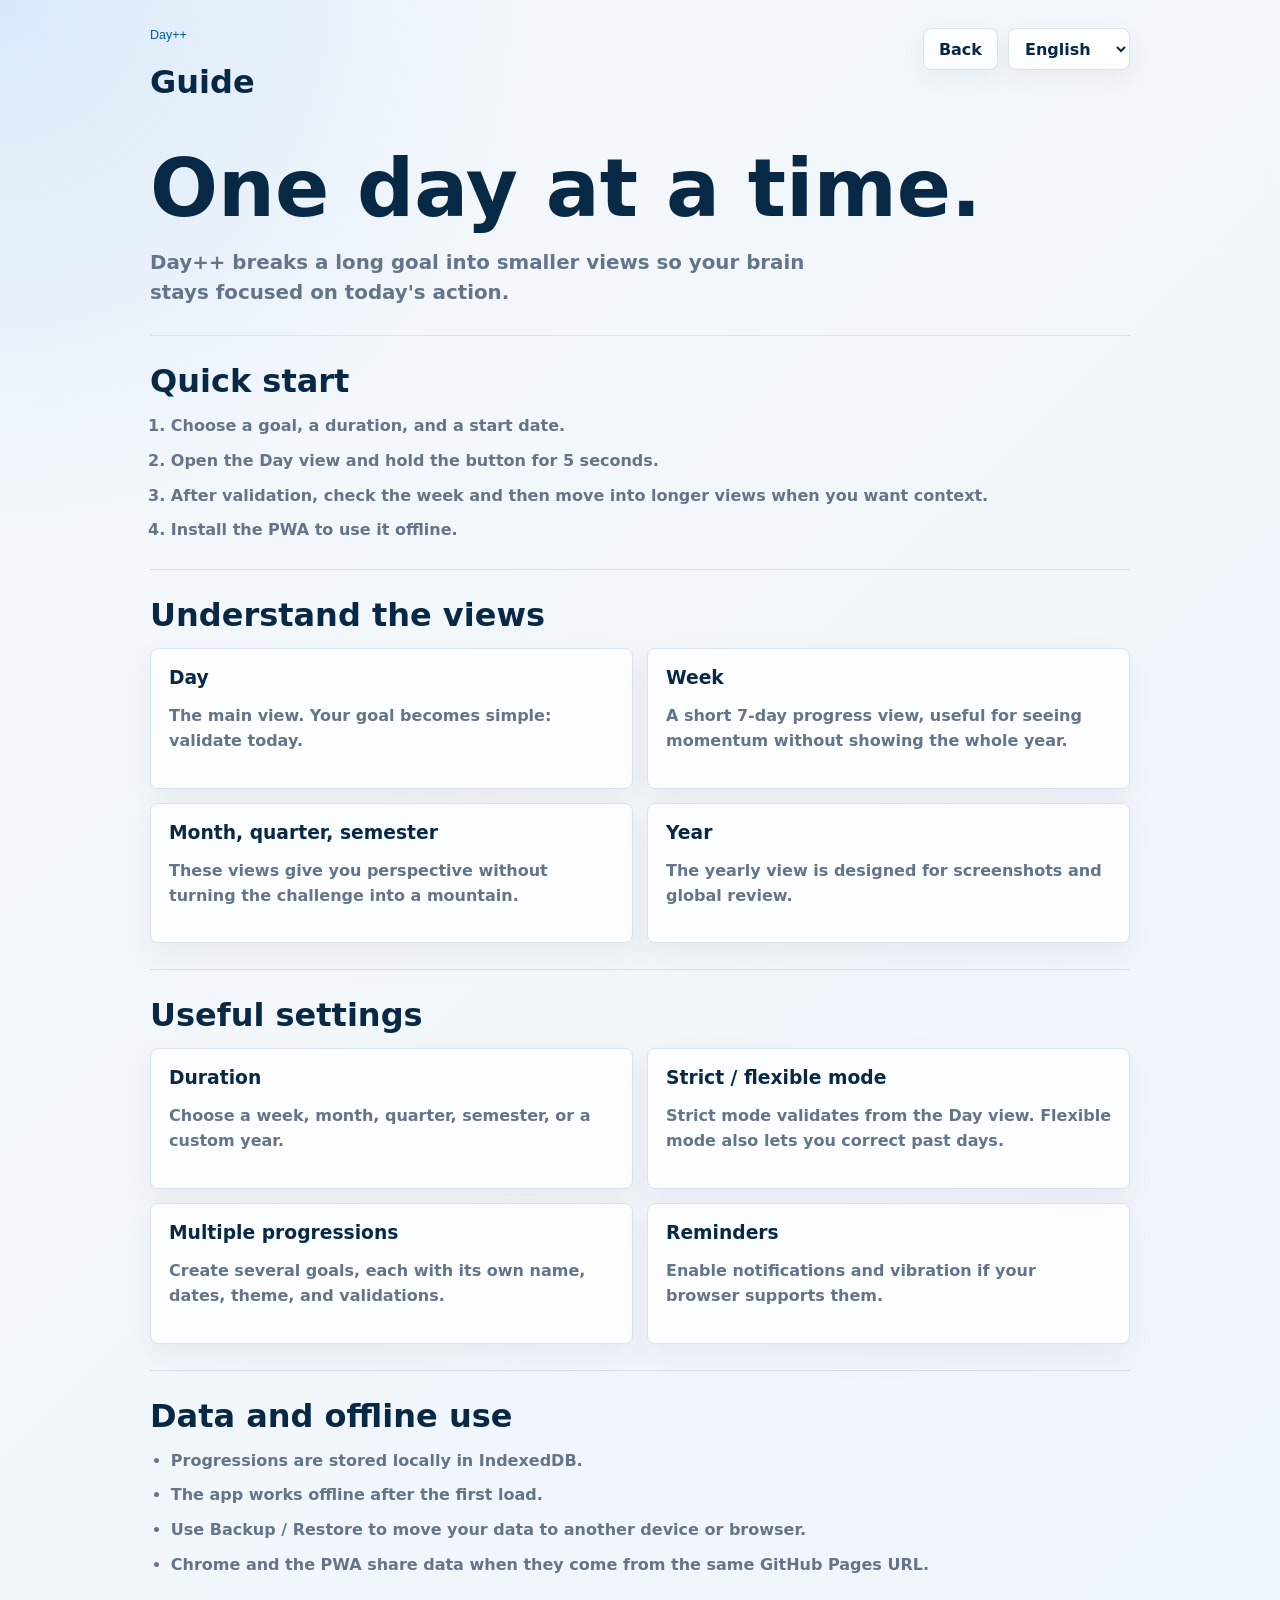
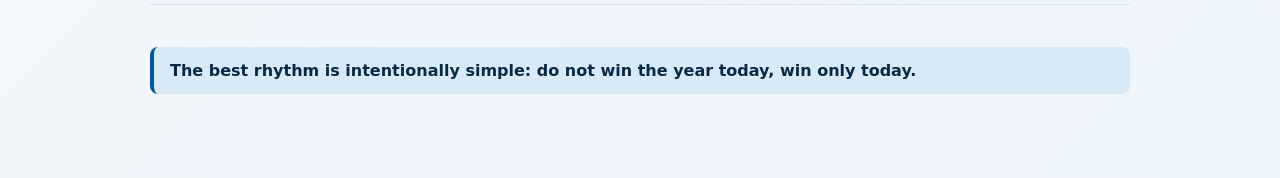
==== guide.html @ 8406eefc "feat: Add user guide for Day++ with localization support - Created a new guide.html file with struct" ====
<!doctype html>
<html lang="fr">
  <head>
    <meta charset="utf-8" />
    <meta name="viewport" content="width=device-width, initial-scale=1" />
    <meta name="theme-color" content="#004482" />
    <meta
      id="guideDescription"
      name="description"
      content="Guide d'utilisation de Day++."
    />
    <meta name="mobile-web-app-capable" content="yes" />
    <meta name="apple-mobile-web-app-capable" content="yes" />
    <meta name="apple-mobile-web-app-title" content="Day++" />
    <meta name="apple-mobile-web-app-status-bar-style" content="default" />
    <title>Guide Day++</title>
    <script
      async
      src="https://www.googletagmanager.com/gtag/js?id=G-19ZNNEVK2R"
    ></script>
    <script>
      window.dataLayer = window.dataLayer || [];
      function gtag() {
        dataLayer.push(arguments);
      }
      gtag("js", new Date());
      gtag("config", "G-19ZNNEVK2R");
    </script>
    <link rel="manifest" href="manifest.webmanifest" />
    <link
      rel="icon"
      type="image/png"
      sizes="192x192"
      href="icons/day-plus-plus-192.png"
    />
    <link rel="apple-touch-icon" href="icons/day-plus-plus-192.png" />
    <link rel="stylesheet" href="styles.css" />
  </head>
  <body>
    <main class="guide-shell">
      <header class="guide-topbar">
        <div>
          <p class="eyebrow">Day++</p>
          <h1 data-i18n="guide.title">Guide</h1>
        </div>
        <div class="guide-actions">
          <a id="backToApp" class="soft-button" href="index.html" data-i18n="guide.back">Retour à l'app</a>
          <select id="guideLanguageSelect" class="language-select" aria-label="Langue">
            <option value="fr">Français</option>
            <option value="en">English</option>
          </select>
        </div>
      </header>

      <section class="guide-hero">
        <h1 data-i18n="guide.heroTitle">Un jour à la fois.</h1>
        <p data-i18n="guide.heroText">
          Day++ découpe un objectif long en vues plus petites pour garder le cerveau concentré sur l'action du jour.
        </p>
      </section>

      <section class="guide-section">
        <h2 data-i18n="guide.quickStartTitle">Démarrage rapide</h2>
        <ol>
          <li data-i18n="guide.quickStart1">Choisis un objectif, une durée et une date de début.</li>
          <li data-i18n="guide.quickStart2">Ouvre la vue Jour et maintiens le bouton pendant 5 secondes.</li>
          <li data-i18n="guide.quickStart3">Après validation, consulte la semaine puis navigue vers les vues plus longues.</li>
          <li data-i18n="guide.quickStart4">Installe la PWA pour l'utiliser hors ligne.</li>
        </ol>
      </section>

      <section class="guide-section">
        <h2 data-i18n="guide.viewsTitle">Comprendre les vues</h2>
        <div class="guide-grid">
          <article class="guide-card">
            <h3 data-i18n="guide.dayTitle">Jour</h3>
            <p data-i18n="guide.dayText">La vue principale. Ton objectif devient simplement : valider aujourd'hui.</p>
          </article>
          <article class="guide-card">
            <h3 data-i18n="guide.weekTitle">Semaine</h3>
            <p data-i18n="guide.weekText">Une progression courte de 7 jours, utile pour voir que tu avances sans afficher toute l'année.</p>
          </article>
          <article class="guide-card">
            <h3 data-i18n="guide.monthTitle">Mois, trimestre, semestre</h3>
            <p data-i18n="guide.monthText">Ces vues servent à prendre du recul sans transformer le défi en montagne.</p>
          </article>
          <article class="guide-card">
            <h3 data-i18n="guide.yearTitle">Année</h3>
            <p data-i18n="guide.yearText">La vue annuelle est pensée pour les captures d'écran et le bilan global.</p>
          </article>
        </div>
      </section>

      <section class="guide-section">
        <h2 data-i18n="guide.settingsTitle">Réglages utiles</h2>
        <div class="guide-grid">
          <article class="guide-card">
            <h3 data-i18n="guide.durationTitle">Durée</h3>
            <p data-i18n="guide.durationText">Tu peux choisir une semaine, un mois, un trimestre, un semestre ou une année personnalisée.</p>
          </article>
          <article class="guide-card">
            <h3 data-i18n="guide.modeTitle">Mode strict / souple</h3>
            <p data-i18n="guide.modeText">Le mode strict valide depuis la vue Jour. Le mode souple permet aussi de corriger les jours passés.</p>
          </article>
          <article class="guide-card">
            <h3 data-i18n="guide.multiTitle">Plusieurs progressions</h3>
            <p data-i18n="guide.multiText">Crée plusieurs objectifs, chacun avec son nom, ses dates, son thème et ses validations.</p>
          </article>
          <article class="guide-card">
            <h3 data-i18n="guide.reminderTitle">Rappels</h3>
            <p data-i18n="guide.reminderText">Active les notifications et la vibration si ton navigateur les supporte.</p>
          </article>
        </div>
      </section>

      <section class="guide-section">
        <h2 data-i18n="guide.dataTitle">Données et hors ligne</h2>
        <ul>
          <li data-i18n="guide.data1">Les progressions sont stockées localement dans IndexedDB.</li>
          <li data-i18n="guide.data2">L'app fonctionne hors ligne après le premier chargement.</li>
          <li data-i18n="guide.data3">Utilise Sauvegarder / Restaurer pour transférer tes données vers un autre appareil ou navigateur.</li>
          <li data-i18n="guide.data4">Chrome et la PWA partagent les données si elles viennent de la même URL GitHub Pages.</li>
        </ul>
      </section>

      <section class="guide-section">
        <p class="guide-note" data-i18n="guide.note">
          Le meilleur rythme est volontairement simple : ne gagne pas l'année aujourd'hui, gagne seulement aujourd'hui.
        </p>
      </section>
    </main>

    <script src="guide.js"></script>
  </body>
</html>
---- styles.css ----
:root {
  --bg: #f5f8fc;
  --bg-2: #eef5fb;
  --surface: #ffffff;
  --surface-strong: #eef5fb;
  --ink: #082946;
  --muted: #64758a;
  --line: #d7e4f0;
  --accent: #00599c;
  --accent-soft: #d9e9f8;
  --accent-mid: #659ad2;
  --done: #008a78;
  --done-soft: #dff5f1;
  --warn: #f5b942;
  --shadow: 0 20px 50px rgba(45, 49, 56, 0.1);
  --radius: 8px;
}

* {
  box-sizing: border-box;
}

html {
  min-height: 100%;
}

body {
  min-height: 100vh;
  margin: 0;
  background:
    radial-gradient(
      circle at top left,
      var(--accent-soft),
      transparent 34rem
    ),
    linear-gradient(135deg, var(--bg) 0%, var(--bg-2, #f6fbf8) 100%);
  color: var(--ink);
  font-family:
    Inter,
    ui-sans-serif,
    system-ui,
    -apple-system,
    BlinkMacSystemFont,
    "Segoe UI",
    sans-serif;
  letter-spacing: 0;
}

body[data-theme="dark"] {
  background:
    radial-gradient(circle at top left, rgba(246, 79, 146, 0.22), transparent 34rem),
    linear-gradient(135deg, #111318 0%, #1d2028 100%);
}

button,
input,
select {
  font: inherit;
}

button {
  cursor: pointer;
}

button:disabled {
  cursor: default;
}

#confettiCanvas {
  position: fixed;
  inset: 0;
  z-index: 30;
  pointer-events: none;
}

.app-shell {
  width: min(1180px, calc(100% - 32px));
  margin: 0 auto;
  padding: 26px 0 36px;
}

.topbar {
  display: flex;
  align-items: flex-start;
  justify-content: space-between;
  gap: 20px;
  margin-bottom: 20px;
}

.title-block {
  min-width: 0;
}

.eyebrow {
  margin: 0 0 4px;
  color: var(--accent);
  font-size: 0.78rem;
  font-family: Verdana, Geneva, Tahoma, sans-serif;
}

.topbar h1 {
  margin: 0;
  font-size: clamp(2rem, 4vw, 3.7rem);
  line-height: 1;
  letter-spacing: 0;
}

.subtitle {
  margin: 10px 0 0;
  color: var(--muted);
  font-weight: 650;
}

.top-actions {
  display: flex;
  align-items: center;
  flex-wrap: nowrap;
  justify-content: flex-end;
  gap: 10px;
}

.soft-button,
.ghost-button,
.primary-button,
.danger-button {
  display: inline-flex;
  align-items: center;
  justify-content: center;
  min-height: 42px;
  border: 1px solid transparent;
  border-radius: var(--radius);
  padding: 0 15px;
  color: var(--ink);
  font-weight: 760;
  text-decoration: none;
}

.soft-button {
  background: rgba(255, 255, 255, 0.76);
  border-color: var(--line);
  box-shadow: 0 8px 24px rgba(45, 49, 56, 0.06);
}

.status-badge {
  display: inline-flex;
  align-items: center;
  justify-content: center;
  min-height: 42px;
  border: 1px solid rgba(0, 89, 156, 0.2);
  border-radius: var(--radius);
  background: var(--accent-soft);
  color: var(--accent);
  padding: 0 13px;
  font-size: 0.88rem;
  font-weight: 850;
  box-shadow: 0 8px 24px rgba(45, 49, 56, 0.06);
}

.status-badge[hidden],
.update-button[hidden],
.install-button[hidden] {
  display: none;
}

.update-button {
  background: var(--accent);
  border-color: var(--accent);
  color: #fff;
}

.install-button {
  border-color: rgba(0, 89, 156, 0.24);
}

.more-actions {
  position: relative;
}

.menu-trigger {
  min-width: 74px;
}

.actions-menu {
  position: absolute;
  top: calc(100% + 10px);
  right: 0;
  z-index: 20;
  display: grid;
  min-width: 220px;
  gap: 6px;
  border: 1px solid var(--line);
  border-radius: var(--radius);
  background: rgba(255, 255, 255, 0.96);
  padding: 8px;
  box-shadow: var(--shadow);
}

.actions-menu[hidden] {
  display: none;
}

.actions-menu::before {
  content: "";
  position: absolute;
  top: -6px;
  right: 20px;
  width: 12px;
  height: 12px;
  border-left: 1px solid var(--line);
  border-top: 1px solid var(--line);
  background: rgba(255, 255, 255, 0.96);
  transform: rotate(45deg);
}

.actions-menu .soft-button,
.actions-menu .status-badge {
  width: 100%;
  justify-content: flex-start;
  box-shadow: none;
}

.actions-menu .update-button {
  background: var(--accent);
  color: #fff;
}

.actions-menu .status-badge {
  min-height: 38px;
}

.language-select {
  min-height: 42px;
  border: 1px solid var(--line);
  border-radius: var(--radius);
  background: rgba(255, 255, 255, 0.86);
  color: var(--ink);
  padding: 0 12px;
  font-weight: 850;
  box-shadow: 0 8px 24px rgba(45, 49, 56, 0.06);
}

.ghost-button {
  background: #fff;
  border-color: var(--line);
}

.primary-button {
  background: var(--ink);
  color: #fff;
}

.danger-button {
  width: 100%;
  margin-top: 18px;
  background: #fff2f1;
  border-color: #ffd2cd;
  color: #a2392f;
}

.layout {
  display: grid;
  grid-template-columns: minmax(0, 1fr);
  gap: 18px;
  align-items: start;
}

body.settings-open .layout {
  grid-template-columns: 304px minmax(0, 1fr);
}

.settings-panel,
.view-host {
  background: rgba(255, 255, 255, 0.84);
  border: 1px solid rgba(234, 223, 229, 0.9);
  border-radius: var(--radius);
  box-shadow: var(--shadow);
}

.settings-panel {
  display: none;
  position: sticky;
  top: 18px;
  padding: 18px;
}

body.settings-open .settings-panel {
  display: block;
}

.settings-panel h2 {
  margin: 0 0 16px;
  font-size: 1.16rem;
}

.progression-switcher {
  display: grid;
  gap: 10px;
  margin-bottom: 18px;
  border-bottom: 1px solid var(--line);
  padding-bottom: 16px;
}

.progression-switcher label {
  display: grid;
  gap: 7px;
  color: var(--muted);
  font-size: 0.83rem;
  font-weight: 800;
  text-transform: uppercase;
}

.progression-actions {
  display: grid;
  grid-template-columns: 1fr 1fr;
  gap: 8px;
}

.progression-actions .ghost-button {
  min-width: 0;
  padding: 0 10px;
}

.settings-form {
  display: grid;
  gap: 13px;
}

.settings-form label {
  display: grid;
  gap: 7px;
  color: var(--muted);
  font-size: 0.83rem;
  font-weight: 800;
  text-transform: uppercase;
}

.settings-form input,
.settings-form select,
.progression-switcher select {
  width: 100%;
  height: 44px;
  border: 1px solid var(--line);
  border-radius: var(--radius);
  background: #fff;
  color: var(--ink);
  padding: 0 12px;
  font-weight: 700;
}

.settings-form input[type="checkbox"] {
  width: 18px;
  height: 18px;
  padding: 0;
  accent-color: var(--accent);
}

.settings-form .toggle-label {
  display: flex;
  align-items: center;
  gap: 10px;
  min-height: 42px;
  text-transform: none;
}

.settings-form .toggle-label span {
  color: var(--ink);
}

.settings-note {
  margin: -4px 0 0;
  color: var(--muted);
  font-size: 0.78rem;
  font-weight: 760;
  line-height: 1.35;
}

.form-actions {
  display: grid;
  grid-template-columns: 1fr 1fr;
  gap: 10px;
  margin-top: 3px;
}

.metric-list {
  display: grid;
  grid-template-columns: repeat(auto-fit, minmax(82px, 1fr));
  gap: 8px;
  margin-top: 18px;
}

.metric {
  min-width: 0;
  border: 1px solid var(--line);
  border-radius: var(--radius);
  background: #fff;
  padding: 12px 8px;
}

.tool-stack {
  display: grid;
  grid-template-columns: 1fr;
  gap: 8px;
  margin-top: 18px;
}

.tool-stack .ghost-button {
  width: 100%;
}

.metric-value,
.metric-label {
  display: block;
}

.metric-value {
  font-size: 1.2rem;
  font-weight: 860;
}

.metric-label {
  margin-top: 2px;
  color: var(--muted);
  font-size: 0.72rem;
  font-weight: 750;
}

.workspace {
  min-width: 0;
}

.view-tabs {
  display: flex;
  gap: 5px;
  overflow-x: auto;
  padding: 0 0 12px;
  scrollbar-width: none;
}

.view-tabs::-webkit-scrollbar {
  display: none;
}

.view-tabs button {
  flex: 0 0 auto;
  min-height: 42px;
  border: 1px solid var(--line);
  border-radius: var(--radius);
  background: rgba(255, 255, 255, 0.84);
  color: var(--muted);
  padding: 0 10px;
  font-weight: 830;
  font-size: 11px;
}

.view-tabs button[hidden] {
  display: none;
}

.view-tabs button.is-active {
  border-color: rgba(246, 79, 146, 0.34);
  background: var(--accent);
  color: #fff;
}

.view-host {
  min-height: 620px;
  overflow: hidden;
}

.view-host[data-view="year"] {
  min-height: 0;
  overflow: visible;
}

.view-panel {
  min-height: 620px;
  padding: clamp(18px, 3vw, 34px);
}

.view-host[data-view="year"] .year-panel {
  min-height: 0;
}

.section-head {
  display: flex;
  align-items: center;
  justify-content: space-between;
  gap: 16px;
  margin-bottom: 24px;
}

.section-head h2 {
  margin: 0;
  font-size: clamp(1.45rem, 3vw, 2.35rem);
  letter-spacing: 0;
}

.section-head p {
  margin: 6px 0 0;
  color: var(--muted);
  font-weight: 650;
}

.progress-pill {
  display: inline-flex;
  align-items: center;
  justify-content: center;
  min-width: 104px;
  min-height: 42px;
  border-radius: 999px;
  background: var(--done-soft);
  color: #0c8063;
  padding: 0 14px;
  font-weight: 850;
}

.pill-row {
  display: flex;
  flex-wrap: wrap;
  justify-content: flex-end;
  gap: 8px;
}

.streak-pill {
  background: var(--accent-soft);
  color: var(--accent);
}

.day-stage {
  display: grid;
  min-height: 450px;
  place-items: center;
  text-align: center;
}

.hold-area {
  display: grid;
  justify-items: center;
  gap: 22px;
}

.hold-button {
  --fill: 0%;
  position: relative;
  display: grid;
  width: clamp(220px, 42vw, 340px);
  aspect-ratio: 1;
  place-items: center;
  overflow: hidden;
  border: 0;
  border-radius: 50%;
  background: #ffe3ee;
  color: #fff;
  box-shadow: 0 24px 58px rgba(246, 79, 146, 0.28);
  isolation: isolate;
  -webkit-tap-highlight-color: transparent;
  -webkit-touch-callout: none;
  -webkit-user-select: none;
  touch-action: manipulation;
  user-select: none;
}

.hold-button * {
  -webkit-user-select: none;
  user-select: none;
}

.hold-button::before {
  content: "";
  position: absolute;
  inset: 0;
  background: conic-gradient(
    from 180deg,
    var(--accent) var(--fill),
    rgba(255, 255, 255, 0) 0
  );
  opacity: 0.82;
  z-index: -1;
}

.hold-button::after {
  content: "";
  position: absolute;
  inset: 16px;
  border-radius: 50%;
  background: linear-gradient(180deg, var(--accent-mid), var(--accent));
  z-index: -1;
}

.hold-button.is-done::after {
  background: linear-gradient(180deg, #42caa6, var(--done));
}

.hold-button span {
  display: grid;
  gap: 8px;
  color: #fff;
  font-weight: 900;
}

.hold-main {
  font-size: clamp(2.2rem, 8vw, 4.5rem);
  line-height: 0.95;
}

.hold-sub {
  font-size: 0.9rem;
  text-transform: uppercase;
}

.day-date {
  color: var(--muted);
  font-weight: 750;
}

.completion-note {
  min-height: 24px;
  color: var(--done);
  font-weight: 850;
}

.week-track {
  display: grid;
  grid-template-columns: repeat(7, minmax(0, 1fr));
  align-items: stretch;
  overflow: hidden;
  border: 1px solid var(--line);
  border-radius: var(--radius);
  background: #fff;
}

.week-day {
  position: relative;
  display: grid;
  min-height: 210px;
  grid-template-rows: 96px auto auto;
  align-content: start;
  justify-items: center;
  gap: 16px;
  padding: 26px 10px 22px;
  border-right: 1px solid var(--line);
  cursor: default;
}

.week-day:last-child {
  border-right: 0;
}

.week-day::before {
  content: "";
  position: absolute;
  top: 62px;
  left: 0;
  width: 100%;
  height: 34px;
  transform: none;
  background: var(--accent-soft);
}

.week-day:first-child::before {
  border-radius: 999px 0 0 999px;
}

.week-day:last-child::before {
  border-radius: 0 999px 999px 0;
}

.week-day.is-outside::before {
  background: #f0edf0;
}

.day-bubble {
  position: relative;
  z-index: 1;
  display: grid;
  width: 72px;
  aspect-ratio: 1;
  place-items: center;
  border: 3px solid #fff;
  border-radius: 50%;
  background: #fff;
  color: var(--muted);
  box-shadow: 0 8px 18px rgba(45, 49, 56, 0.08);
  font-weight: 900;
  align-self: center;
}

.week-day.is-complete .day-bubble,
.calendar-day.is-complete .calendar-number,
.mini-dot.is-complete,
.year-dot.is-complete {
  background: var(--accent);
  color: #fff;
}

.week-day.is-today .day-bubble,
.calendar-day.is-today .calendar-number,
.mini-dot.is-today,
.year-dot.is-today {
  border-color: var(--warn);
}

.week-label {
  position: relative;
  z-index: 1;
  margin-top: 4px;
  color: var(--muted);
  font-size: 0.82rem;
  font-weight: 800;
  text-align: center;
}

.week-name,
.week-date {
  display: block;
}

.week-name {
  text-transform: capitalize;
}

.week-status {
  position: relative;
  z-index: 1;
  border-radius: 999px;
  background: rgba(255, 255, 255, 0.78);
  padding: 5px 8px;
  color: var(--muted);
  font-size: 0.72rem;
  font-weight: 850;
}

.week-day.is-complete .week-status {
  color: #0c8063;
}

.week-day.is-today .week-status {
  color: var(--accent);
}

.week-day.is-actionable,
.calendar-day.is-actionable,
.mini-dot.is-actionable,
.year-dot.is-actionable {
  cursor: pointer;
}

.week-day.is-actionable:hover,
.calendar-day.is-actionable:hover .calendar-number {
  outline: 2px solid var(--accent-mid);
  outline-offset: 2px;
}

.nav-arrows {
  display: flex;
  align-items: center;
  gap: 8px;
}

.round-nav {
  display: grid;
  width: 42px;
  aspect-ratio: 1;
  place-items: center;
  border: 1px solid var(--line);
  border-radius: 50%;
  background: #fff;
  color: var(--muted);
  font-size: 1.6rem;
  line-height: 1;
}

.round-nav:disabled {
  opacity: 0.35;
}

.month-card {
  width: min(760px, 100%);
  margin: 0 auto;
}

.calendar-grid {
  display: grid;
  gap: 16px;
}

.weekday-row,
.calendar-week {
  display: grid;
  grid-template-columns: repeat(7, minmax(0, 1fr));
  align-items: center;
}

.weekday {
  color: #b8bbc2;
  font-size: clamp(0.82rem, 2vw, 1.2rem);
  font-weight: 800;
  text-align: center;
}

.calendar-week {
  min-height: 76px;
}

.calendar-day {
  position: relative;
  display: grid;
  min-height: 70px;
  place-items: center;
  cursor: default;
}

.calendar-day.has-day::before {
  content: "";
  position: absolute;
  top: 50%;
  left: 0;
  width: 100%;
  height: 30px;
  transform: translateY(-50%);
  background: var(--accent-soft);
}

.calendar-day.trail-start::before {
  border-radius: 999px 0 0 999px;
}

.calendar-day.trail-end::before {
  border-radius: 0 999px 999px 0;
}

.calendar-day.is-muted::before {
  background: #eee9ed;
}

.calendar-day.is-muted .calendar-number {
  background: #f3f0f2;
  border-color: #f8f6f8;
  box-shadow: none;
  color: #b7adb4;
}

.calendar-number {
  position: relative;
  z-index: 1;
  display: grid;
  width: clamp(42px, 8vw, 62px);
  aspect-ratio: 1;
  place-items: center;
  border: 3px solid #fff;
  border-radius: 50%;
  background: #fff;
  color: var(--muted);
  box-shadow: 0 8px 18px rgba(45, 49, 56, 0.07);
  font-size: clamp(1rem, 2.8vw, 1.42rem);
  font-weight: 850;
}

.group-grid {
  display: grid;
  grid-template-columns: repeat(auto-fit, minmax(220px, 1fr));
  gap: 14px;
}

.group-card {
  border: 1px solid var(--line);
  border-radius: var(--radius);
  background: #fff;
  padding: 16px;
}

.group-card h3 {
  margin: 0;
  font-size: 1.05rem;
}

.group-card p {
  margin: 6px 0 14px;
  color: var(--muted);
  font-weight: 650;
}

.bar {
  height: 10px;
  overflow: hidden;
  border-radius: 999px;
  background: #f0e8ed;
}

.bar span {
  display: block;
  width: var(--width, 0%);
  height: 100%;
  border-radius: inherit;
  background: linear-gradient(90deg, var(--done), var(--accent));
}

.mini-months,
.mini-days {
  display: flex;
  flex-wrap: wrap;
  gap: 6px;
  margin-top: 14px;
}

.mini-month {
  border: 1px solid var(--line);
  border-radius: 999px;
  background: var(--surface-strong);
  padding: 6px 9px;
  color: var(--muted);
  font-size: 0.75rem;
  font-weight: 800;
}

.mini-dot {
  width: 13px;
  aspect-ratio: 1;
  border: 1px solid #fff;
  border-radius: 50%;
  background: #eee9ed;
}

.year-panel {
  min-height: 0;
  padding: clamp(14px, 2.4vw, 24px);
}

.year-capture {
  display: grid;
  gap: 12px;
}

.year-capture-head {
  display: flex;
  align-items: end;
  justify-content: space-between;
  gap: 16px;
}

.year-capture-head h2 {
  margin: 0;
  font-size: clamp(1.4rem, 2.6vw, 2rem);
}

.year-capture-head p {
  margin: 5px 0 0;
  color: var(--muted);
  font-weight: 750;
}

.year-score {
  display: grid;
  justify-items: end;
  line-height: 1;
}

.year-score strong {
  font-size: clamp(2rem, 4vw, 3.2rem);
}

.year-score span {
  margin-top: 6px;
  color: var(--muted);
  font-weight: 850;
}

.year-progress-line {
  height: 12px;
  overflow: hidden;
  border-radius: 999px;
  background: #f1e9ee;
}

.year-progress-line span {
  display: block;
  width: var(--width, 0%);
  height: 100%;
  border-radius: inherit;
  background: linear-gradient(90deg, var(--done), var(--accent));
}

.year-stats {
  display: flex;
  flex-wrap: wrap;
  gap: 8px;
}

.year-stats span {
  border: 1px solid var(--line);
  border-radius: 999px;
  background: #fff;
  padding: 6px 10px;
  color: var(--muted);
  font-size: 0.78rem;
  font-weight: 850;
}

.year-grid {
  display: grid;
  grid-template-columns: repeat(4, minmax(0, 1fr));
  gap: 10px;
}

.year-month {
  display: grid;
  gap: 8px;
  border: 1px solid var(--line);
  border-radius: var(--radius);
  background: linear-gradient(180deg, #fff, #fff8fb);
  padding: 10px;
}

.year-month-head {
  display: flex;
  align-items: center;
  justify-content: space-between;
  gap: 8px;
}

.year-month h3 {
  margin: 0;
  font-size: 0.82rem;
  text-transform: capitalize;
}

.year-month-head span {
  color: var(--muted);
  font-size: 0.72rem;
  font-weight: 850;
}

.year-dots {
  display: grid;
  grid-template-columns: repeat(7, minmax(0, 1fr));
  gap: 5px;
}

.year-dot {
  width: 100%;
  max-width: 10px;
  aspect-ratio: 1;
  justify-self: center;
  border: 1px solid #fff;
  border-radius: 50%;
  background: #ece7eb;
}

.empty-state {
  display: grid;
  min-height: 420px;
  place-items: center;
  color: var(--muted);
  font-weight: 800;
  text-align: center;
}

.onboarding-modal {
  position: fixed;
  inset: 0;
  z-index: 40;
  display: grid;
  place-items: center;
  overflow-y: auto;
  background: rgba(45, 49, 56, 0.32);
  padding: 22px;
}

body:not(.onboarding-open) .onboarding-modal {
  display: none;
}

body.onboarding-open {
  overflow: hidden;
}

.onboarding-card {
  width: min(680px, 100%);
  border: 1px solid var(--line);
  border-radius: var(--radius);
  background: rgba(255, 255, 255, 0.96);
  box-shadow: 0 26px 70px rgba(45, 49, 56, 0.2);
  padding: clamp(20px, 4vw, 34px);
}

.onboarding-card h2 {
  margin: 0 0 20px;
  font-size: clamp(1.7rem, 4vw, 2.6rem);
}

.onboarding-grid {
  display: grid;
  grid-template-columns: repeat(2, minmax(0, 1fr));
  gap: 13px;
  margin-bottom: 18px;
}

.onboarding-grid label {
  display: grid;
  gap: 7px;
  color: var(--muted);
  font-size: 0.83rem;
  font-weight: 800;
  text-transform: uppercase;
}

.onboarding-grid input,
.onboarding-grid select {
  width: 100%;
  height: 46px;
  border: 1px solid var(--line);
  border-radius: var(--radius);
  background: #fff;
  color: var(--ink);
  padding: 0 12px;
  font-weight: 760;
}

.onboarding-card .primary-button {
  width: 100%;
}

.guide-shell {
  width: min(980px, calc(100% - 32px));
  margin: 0 auto;
  padding: 28px 0 42px;
}

.guide-topbar {
  display: flex;
  align-items: flex-start;
  justify-content: space-between;
  gap: 16px;
  margin-bottom: 28px;
}

.guide-actions {
  display: flex;
  flex-wrap: wrap;
  justify-content: flex-end;
  gap: 10px;
}

.guide-hero {
  margin-bottom: 26px;
}

.guide-hero h1 {
  margin: 0;
  font-size: clamp(2.2rem, 7vw, 5rem);
  line-height: 0.96;
}

.guide-hero p {
  max-width: 720px;
  color: var(--muted);
  font-size: clamp(1rem, 2.4vw, 1.24rem);
  font-weight: 700;
  line-height: 1.55;
}

.guide-section {
  border-top: 1px solid var(--line);
  padding: 26px 0;
}

.guide-section h2 {
  margin: 0 0 14px;
  font-size: clamp(1.35rem, 3vw, 2rem);
}

.guide-grid {
  display: grid;
  grid-template-columns: repeat(2, minmax(0, 1fr));
  gap: 14px;
}

.guide-card {
  border: 1px solid var(--line);
  border-radius: var(--radius);
  background: rgba(255, 255, 255, 0.82);
  padding: 18px;
  box-shadow: 0 12px 30px rgba(45, 49, 56, 0.06);
}

.guide-card h3 {
  margin: 0 0 8px;
}

.guide-card p,
.guide-section li {
  color: var(--muted);
  font-weight: 680;
  line-height: 1.55;
}

.guide-section ol,
.guide-section ul {
  display: grid;
  gap: 10px;
  margin: 0;
  padding-left: 1.3rem;
}

.guide-note {
  border-left: 4px solid var(--accent);
  background: var(--accent-soft);
  border-radius: var(--radius);
  color: var(--ink);
  padding: 14px 16px;
  font-weight: 760;
}

body[data-theme="dark"] .settings-panel,
body[data-theme="dark"] .view-host,
body[data-theme="dark"] .metric,
body[data-theme="dark"] .group-card,
body[data-theme="dark"] .week-track,
body[data-theme="dark"] .week-day,
body[data-theme="dark"] .year-month,
body[data-theme="dark"] .onboarding-card {
  background: rgba(29, 32, 40, 0.92);
}

body[data-theme="dark"] .guide-card {
  background: rgba(29, 32, 40, 0.92);
}

body[data-theme="dark"] .actions-menu,
body[data-theme="dark"] .actions-menu::before {
  background: rgba(29, 32, 40, 0.98);
}

body[data-theme="dark"] .soft-button,
body[data-theme="dark"] .ghost-button,
body[data-theme="dark"] input,
body[data-theme="dark"] select,
body[data-theme="dark"] .year-stats span,
body[data-theme="dark"] .week-status {
  background: #161922;
  color: var(--ink);
}

body[data-theme="dark"] .status-badge {
  background: #161922;
  border-color: var(--line);
  color: var(--accent-mid);
}

body[data-theme="dark"] .update-button {
  background: var(--accent);
  border-color: var(--accent);
  color: #fff;
}

body[data-theme="dark"] .primary-button {
  background: var(--accent);
  color: #fff;
}

@media (max-width: 860px) {
  .app-shell {
    width: min(100% - 20px, 680px);
    padding-top: 16px;
  }

  .topbar {
    display: grid;
  }

  .guide-topbar {
    display: grid;
  }

  .guide-actions {
    justify-content: stretch;
  }

  .guide-actions a,
  .guide-actions select {
    flex: 1;
  }

  .guide-grid {
    grid-template-columns: 1fr;
  }

  .top-actions {
    justify-content: stretch;
  }

  .top-actions button,
  .top-actions select {
    flex: 1;
  }

  .more-actions {
    flex: 0 0 auto;
  }

  .top-actions .menu-trigger {
    flex: 0 0 auto;
  }

  .actions-menu {
    right: 0;
    min-width: min(280px, calc(100vw - 32px));
  }

  .layout {
    display: block;
  }

  .settings-panel {
    display: none;
    position: static;
    margin-bottom: 14px;
  }

  body.settings-open .settings-panel {
    display: block;
  }

  .view-host,
  .view-panel {
    min-height: 560px;
  }

  .view-host[data-view="week"],
  .view-host[data-view="week"] .view-panel {
    min-height: 0;
  }

  .view-host[data-view="week"] .view-panel {
    padding: 16px 18px;
  }

  .view-host[data-view="week"] .section-head {
    margin-bottom: 16px;
  }

  .week-track {
    grid-template-columns: 1fr;
    gap: 6px;
    overflow: visible;
    border: 0;
    background: transparent;
  }

  .week-day {
    grid-template-columns: 48px minmax(0, 1fr) auto;
    grid-template-rows: none;
    min-height: 56px;
    align-content: center;
    align-items: center;
    justify-items: stretch;
    gap: 10px;
    border: 1px solid var(--line);
    border-radius: var(--radius);
    background: #fff;
    padding: 7px 9px;
  }

  .week-day:last-child {
    border-bottom: 1px solid var(--line);
  }

  .week-day::before {
    display: none;
  }

  .day-bubble {
    width: 42px;
    border-width: 2px;
  }

  .week-label {
    margin-top: 0;
    text-align: left;
  }

  .week-name {
    color: var(--ink);
    font-size: 0.88rem;
    font-weight: 880;
  }

  .week-date {
    margin-top: 2px;
    color: var(--muted);
    font-size: 0.74rem;
    font-weight: 760;
  }

  .week-status {
    align-self: center;
    white-space: nowrap;
    padding: 4px 7px;
    font-size: 0.68rem;
  }

  .week-day.is-complete {
    background: linear-gradient(90deg, var(--done-soft), #fff);
  }

  .week-day.is-today {
    border-color: rgba(246, 79, 146, 0.4);
    background: linear-gradient(90deg, #fff4f8, #fff);
  }

  .calendar-grid {
    gap: 10px;
  }

  .calendar-week {
    min-height: 58px;
  }

  .calendar-day {
    min-height: 54px;
  }

  .calendar-day.has-day::before {
    height: 24px;
  }

  .calendar-number {
    width: min(42px, 11vw);
    border-width: 2px;
  }

  .year-grid {
    grid-template-columns: repeat(3, minmax(0, 1fr));
    gap: 7px;
  }

  .year-month {
    gap: 6px;
    padding: 8px;
  }

  .year-dot {
    max-width: 8px;
  }
}

@media (max-width: 520px) {
  .form-actions {
    grid-template-columns: 1fr;
  }

  .metric-list {
    grid-template-columns: repeat(2, minmax(0, 1fr));
  }

  .onboarding-grid {
    grid-template-columns: 1fr;
  }

  .section-head {
    display: grid;
  }

  .progress-pill {
    justify-self: start;
  }

  .year-capture {
    gap: 9px;
  }

  .year-capture-head {
    align-items: start;
  }

  .year-capture-head h2 {
    font-size: 1.2rem;
  }

  .year-capture-head p,
  .year-score span {
    font-size: 0.72rem;
  }

  .year-score strong {
    font-size: 1.7rem;
  }

  .year-stats {
    gap: 5px;
  }

  .year-stats span {
    padding: 5px 7px;
    font-size: 0.68rem;
  }

  .year-grid {
    gap: 5px;
  }

  .year-month {
    padding: 6px;
  }

  .year-month h3 {
    font-size: 0.66rem;
  }

  .year-month-head span {
    font-size: 0.62rem;
  }

  .year-dots {
    gap: 3px;
  }

  .year-dot {
    max-width: 6px;
  }
}
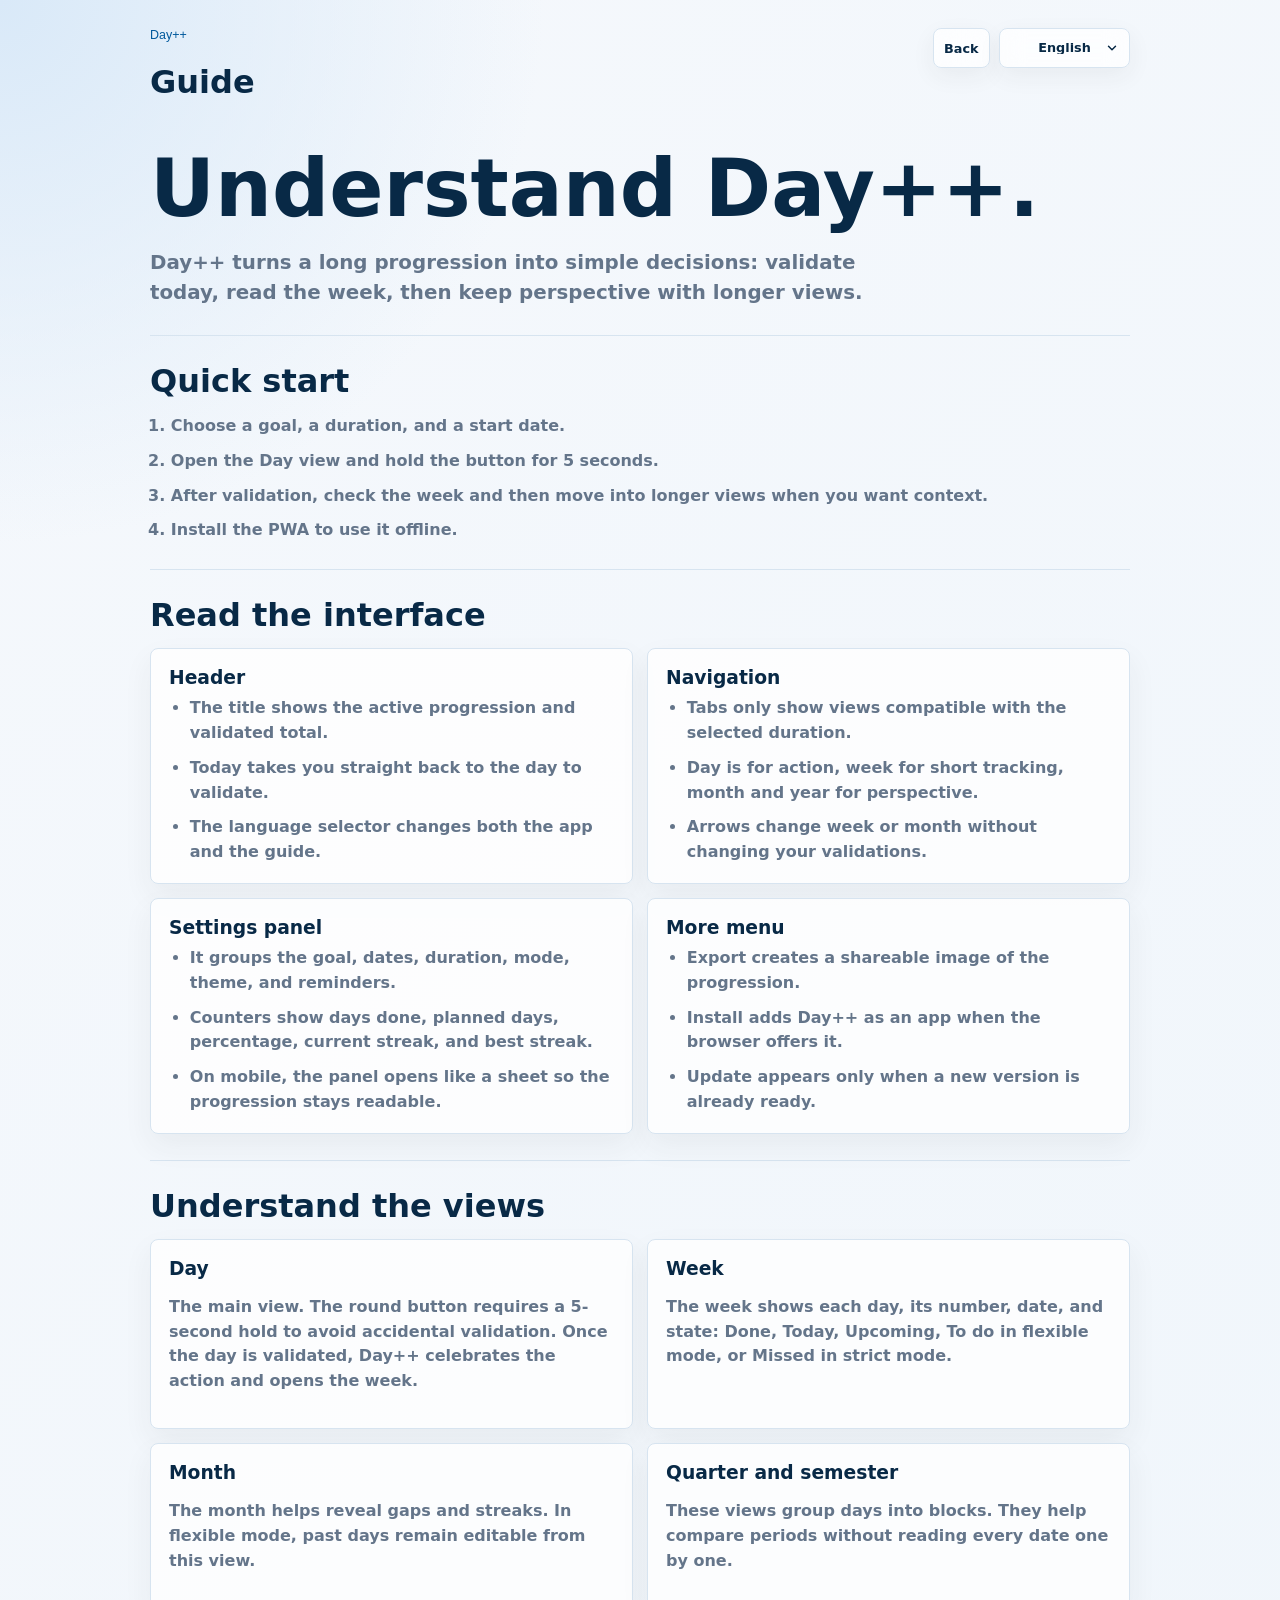
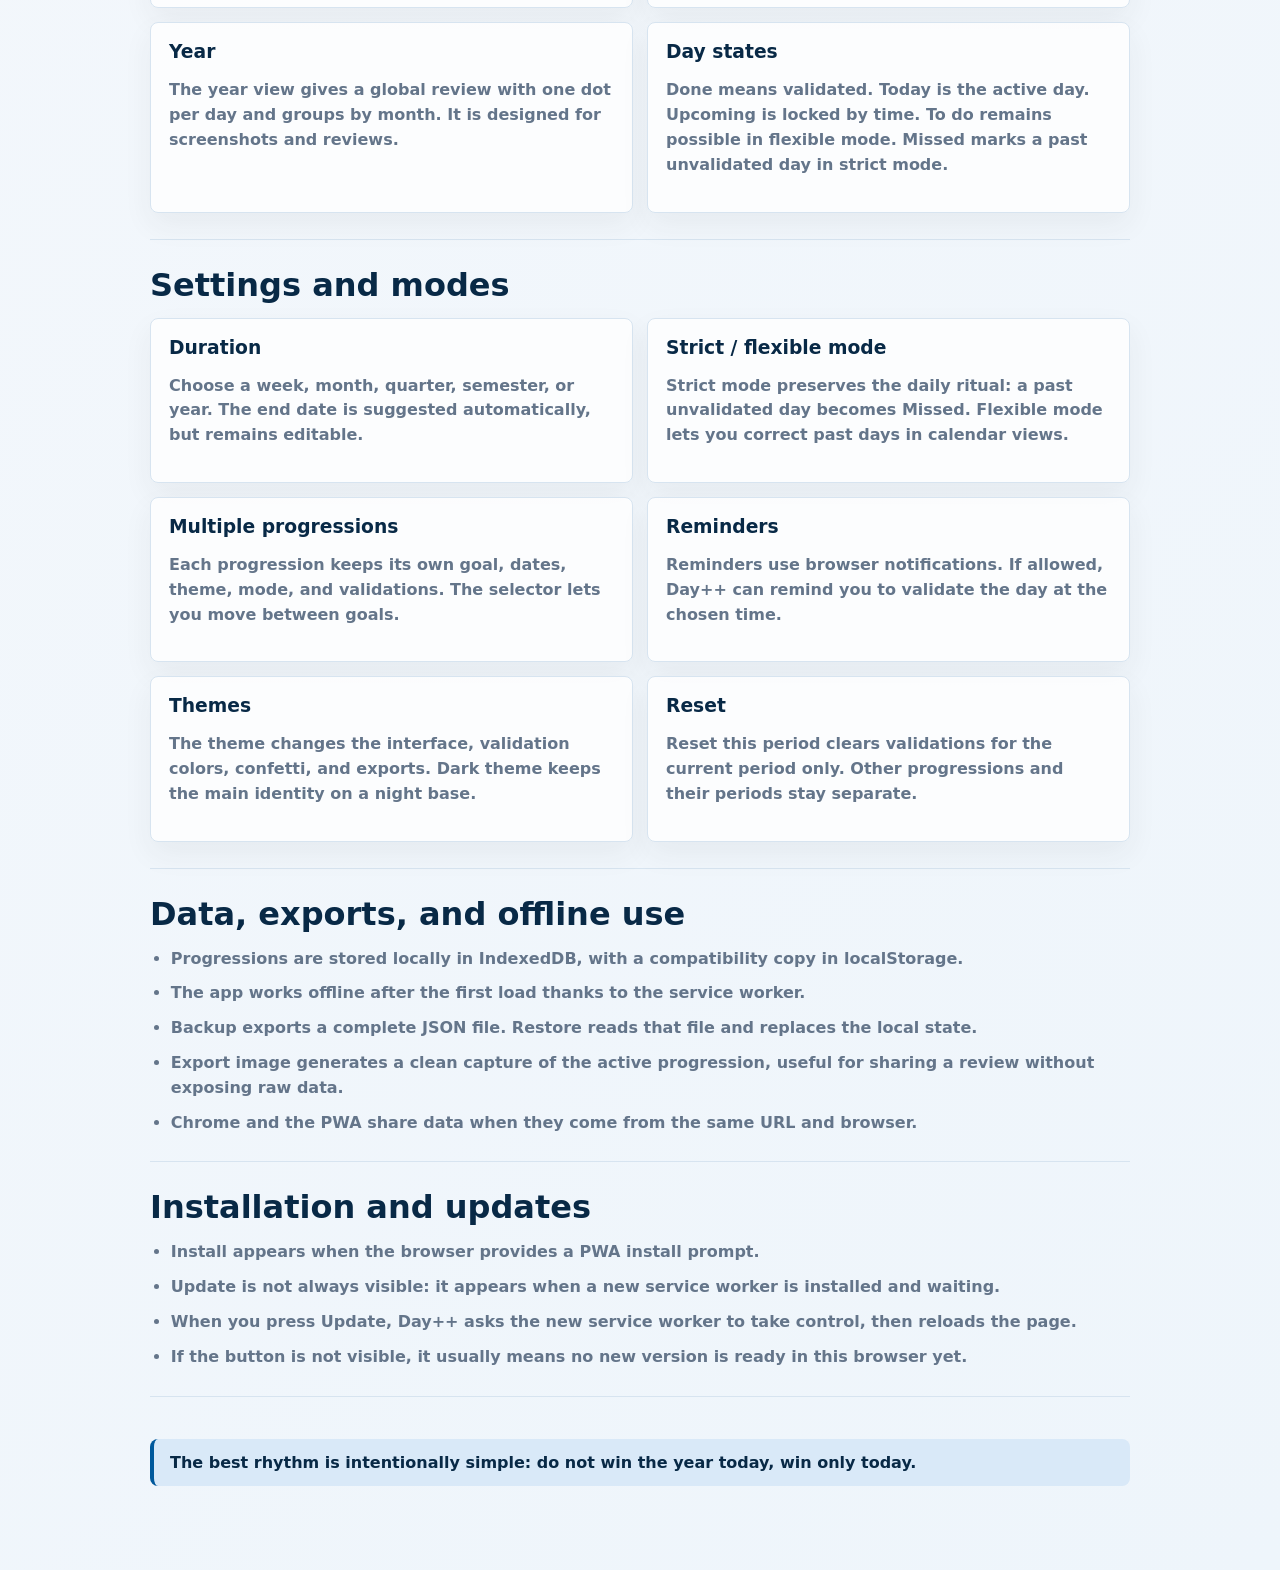
==== commit 738cbb15: "fix: Update service worker cache version and enhance guide translations for clarity and detail" ====
--- a/guide.html
+++ b/guide.html
@@ -53,9 +53,9 @@
       </header>
 
       <section class="guide-hero">
-        <h1 data-i18n="guide.heroTitle">Un jour à la fois.</h1>
+        <h1 data-i18n="guide.heroTitle">Comprendre Day++.</h1>
         <p data-i18n="guide.heroText">
-          Day++ découpe un objectif long en vues plus petites pour garder le cerveau concentré sur l'action du jour.
+          Day++ transforme une progression longue en décisions simples : valider aujourd'hui, lire la semaine, puis garder du recul avec les vues longues.
         </p>
       </section>
 
@@ -70,56 +70,121 @@
       </section>
 
       <section class="guide-section">
+        <h2 data-i18n="guide.interfaceTitle">Lire l'interface</h2>
+        <div class="guide-grid">
+          <article class="guide-card">
+            <h3 data-i18n="guide.headerTitle">En-tête</h3>
+            <ul>
+              <li data-i18n="guide.header1">Le titre affiche la progression active et le total validé.</li>
+              <li data-i18n="guide.header2">Aujourd'hui ramène directement à la journée à valider.</li>
+              <li data-i18n="guide.header3">Le sélecteur de langue change l'app et le guide.</li>
+            </ul>
+          </article>
+          <article class="guide-card">
+            <h3 data-i18n="guide.navTitle">Navigation</h3>
+            <ul>
+              <li data-i18n="guide.nav1">Les onglets affichent seulement les vues compatibles avec la durée choisie.</li>
+              <li data-i18n="guide.nav2">Jour sert à l'action, semaine au suivi court, mois et année au recul.</li>
+              <li data-i18n="guide.nav3">Les flèches changent de semaine ou de mois sans modifier tes validations.</li>
+            </ul>
+          </article>
+          <article class="guide-card">
+            <h3 data-i18n="guide.settingsPanelTitle">Panneau Réglages</h3>
+            <ul>
+              <li data-i18n="guide.settingsPanel1">Il regroupe objectif, dates, durée, mode, thème et rappels.</li>
+              <li data-i18n="guide.settingsPanel2">Les compteurs indiquent les jours faits, prévus, le pourcentage, la série actuelle et le record.</li>
+              <li data-i18n="guide.settingsPanel3">Sur mobile, le panneau s'ouvre comme une feuille pour garder la progression lisible.</li>
+            </ul>
+          </article>
+          <article class="guide-card">
+            <h3 data-i18n="guide.moreTitle">Menu Plus</h3>
+            <ul>
+              <li data-i18n="guide.more1">Exporter crée une image partageable de la progression.</li>
+              <li data-i18n="guide.more2">Installer ajoute Day++ comme application si le navigateur le propose.</li>
+              <li data-i18n="guide.more3">Mettre à jour apparaît uniquement quand une nouvelle version est déjà prête.</li>
+            </ul>
+          </article>
+        </div>
+      </section>
+
+      <section class="guide-section">
         <h2 data-i18n="guide.viewsTitle">Comprendre les vues</h2>
         <div class="guide-grid">
           <article class="guide-card">
             <h3 data-i18n="guide.dayTitle">Jour</h3>
-            <p data-i18n="guide.dayText">La vue principale. Ton objectif devient simplement : valider aujourd'hui.</p>
+            <p data-i18n="guide.dayText">La vue principale. Le bouton rond demande un maintien de 5 secondes pour éviter les validations accidentelles. Une fois le jour validé, Day++ célèbre l'action puis ouvre la semaine.</p>
           </article>
           <article class="guide-card">
             <h3 data-i18n="guide.weekTitle">Semaine</h3>
-            <p data-i18n="guide.weekText">Une progression courte de 7 jours, utile pour voir que tu avances sans afficher toute l'année.</p>
-          </article>
-          <article class="guide-card">
-            <h3 data-i18n="guide.monthTitle">Mois, trimestre, semestre</h3>
-            <p data-i18n="guide.monthText">Ces vues servent à prendre du recul sans transformer le défi en montagne.</p>
+            <p data-i18n="guide.weekText">La semaine montre chaque jour, son numéro, sa date et son état : Fait, Aujourd'hui, À venir, À faire en mode souple, ou Manqué en mode strict.</p>
+          </article>
+          <article class="guide-card">
+            <h3 data-i18n="guide.monthTitle">Mois</h3>
+            <p data-i18n="guide.monthText">Le mois sert à repérer les trous et les séries. En mode souple, les jours passés restent modifiables depuis cette vue.</p>
+          </article>
+          <article class="guide-card">
+            <h3 data-i18n="guide.groupsTitle">Trimestre et semestre</h3>
+            <p data-i18n="guide.groupsText">Ces vues regroupent les jours par blocs. Elles sont utiles pour comparer les périodes sans lire chaque date une par une.</p>
           </article>
           <article class="guide-card">
             <h3 data-i18n="guide.yearTitle">Année</h3>
-            <p data-i18n="guide.yearText">La vue annuelle est pensée pour les captures d'écran et le bilan global.</p>
-          </article>
-        </div>
-      </section>
-
-      <section class="guide-section">
-        <h2 data-i18n="guide.settingsTitle">Réglages utiles</h2>
+            <p data-i18n="guide.yearText">La vue annuelle donne le bilan global avec des points par jour et des groupes par mois. Elle est pensée pour les captures d'écran et les bilans.</p>
+          </article>
+          <article class="guide-card">
+            <h3 data-i18n="guide.statusTitle">États des jours</h3>
+            <p data-i18n="guide.statusText">Fait signifie validé. Aujourd'hui est le jour actif. À venir est verrouillé par le temps. À faire reste possible en mode souple. Manqué signale un jour passé non validé en mode strict.</p>
+          </article>
+        </div>
+      </section>
+
+      <section class="guide-section">
+        <h2 data-i18n="guide.settingsTitle">Réglages et modes</h2>
         <div class="guide-grid">
           <article class="guide-card">
             <h3 data-i18n="guide.durationTitle">Durée</h3>
-            <p data-i18n="guide.durationText">Tu peux choisir une semaine, un mois, un trimestre, un semestre ou une année personnalisée.</p>
+            <p data-i18n="guide.durationText">Tu peux choisir une semaine, un mois, un trimestre, un semestre ou une année. La date de fin est proposée automatiquement, mais reste modifiable.</p>
           </article>
           <article class="guide-card">
             <h3 data-i18n="guide.modeTitle">Mode strict / souple</h3>
-            <p data-i18n="guide.modeText">Le mode strict valide depuis la vue Jour. Le mode souple permet aussi de corriger les jours passés.</p>
+            <p data-i18n="guide.modeText">Le mode strict garde le rituel quotidien : un jour passé non validé devient Manqué. Le mode souple autorise les corrections des jours passés dans les vues calendrier.</p>
           </article>
           <article class="guide-card">
             <h3 data-i18n="guide.multiTitle">Plusieurs progressions</h3>
-            <p data-i18n="guide.multiText">Crée plusieurs objectifs, chacun avec son nom, ses dates, son thème et ses validations.</p>
+            <p data-i18n="guide.multiText">Chaque progression garde son objectif, ses dates, son thème, son mode et ses validations. Le sélecteur permet de passer d'un objectif à l'autre.</p>
           </article>
           <article class="guide-card">
             <h3 data-i18n="guide.reminderTitle">Rappels</h3>
-            <p data-i18n="guide.reminderText">Active les notifications et la vibration si ton navigateur les supporte.</p>
-          </article>
-        </div>
-      </section>
-
-      <section class="guide-section">
-        <h2 data-i18n="guide.dataTitle">Données et hors ligne</h2>
+            <p data-i18n="guide.reminderText">Les rappels utilisent les notifications du navigateur. Si elles sont autorisées, Day++ peut rappeler le jour à valider à l'heure choisie.</p>
+          </article>
+          <article class="guide-card">
+            <h3 data-i18n="guide.themeTitle">Thèmes</h3>
+            <p data-i18n="guide.themeText">Le thème change les couleurs de l'interface, des validations, des confettis et des exports. Le thème sombre reprend l'identité du thème principal avec une base nocturne.</p>
+          </article>
+          <article class="guide-card">
+            <h3 data-i18n="guide.resetTitle">Réinitialisation</h3>
+            <p data-i18n="guide.resetText">Réinitialiser cette durée efface les validations de la période courante uniquement. Les autres progressions et leurs périodes restent séparées.</p>
+          </article>
+        </div>
+      </section>
+
+      <section class="guide-section">
+        <h2 data-i18n="guide.dataTitle">Données, exports et hors ligne</h2>
         <ul>
-          <li data-i18n="guide.data1">Les progressions sont stockées localement dans IndexedDB.</li>
-          <li data-i18n="guide.data2">L'app fonctionne hors ligne après le premier chargement.</li>
-          <li data-i18n="guide.data3">Utilise Sauvegarder / Restaurer pour transférer tes données vers un autre appareil ou navigateur.</li>
-          <li data-i18n="guide.data4">Chrome et la PWA partagent les données si elles viennent de la même URL GitHub Pages.</li>
+          <li data-i18n="guide.data1">Les progressions sont stockées localement dans IndexedDB, avec une copie de compatibilité dans localStorage.</li>
+          <li data-i18n="guide.data2">L'app fonctionne hors ligne après le premier chargement grâce au service worker.</li>
+          <li data-i18n="guide.data3">Sauvegarder exporte un fichier JSON complet. Restaurer relit ce fichier et remplace l'état local.</li>
+          <li data-i18n="guide.data4">Exporter l'image génère une capture propre de la progression active, utile pour partager un bilan sans exposer les données brutes.</li>
+          <li data-i18n="guide.data5">Chrome et la PWA partagent les données si elles viennent de la même URL et du même navigateur.</li>
+        </ul>
+      </section>
+
+      <section class="guide-section">
+        <h2 data-i18n="guide.updateTitle">Installation et mises à jour</h2>
+        <ul>
+          <li data-i18n="guide.update1">Installer apparaît quand le navigateur fournit une invitation PWA.</li>
+          <li data-i18n="guide.update2">Mettre à jour n'apparaît pas en permanence : il devient visible quand un nouveau service worker est installé en attente.</li>
+          <li data-i18n="guide.update3">Quand tu appuies sur Mettre à jour, Day++ demande au nouveau service worker de prendre la main, puis recharge la page.</li>
+          <li data-i18n="guide.update4">Si le bouton n'est pas visible, cela signifie généralement qu'aucune nouvelle version n'est encore prête dans ce navigateur.</li>
         </ul>
       </section>
 
--- a/styles.css
+++ b/styles.css
@@ -18,6 +18,7 @@
 
 * {
   box-sizing: border-box;
+  -webkit-tap-highlight-color: transparent;
 }
 
 html {
@@ -28,11 +29,7 @@
   min-height: 100vh;
   margin: 0;
   background:
-    radial-gradient(
-      circle at top left,
-      var(--accent-soft),
-      transparent 34rem
-    ),
+    radial-gradient(circle at top left, var(--accent-soft), transparent 34rem),
     linear-gradient(135deg, var(--bg) 0%, var(--bg-2, #f6fbf8) 100%);
   color: var(--ink);
   font-family:
@@ -48,8 +45,21 @@
 
 body[data-theme="dark"] {
   background:
-    radial-gradient(circle at top left, rgba(246, 79, 146, 0.22), transparent 34rem),
-    linear-gradient(135deg, #111318 0%, #1d2028 100%);
+    linear-gradient(135deg, #0c1118 0%, #121b26 56%, #0f2230 100%);
+}
+
+body::after {
+  content: "";
+  position: fixed;
+  inset: 0;
+  background: rgba(8, 41, 70, 0.4);
+  backdrop-filter: blur(4px);
+  -webkit-backdrop-filter: blur(4px);
+  z-index: 90;
+  opacity: 0;
+  pointer-events: none;
+  visibility: hidden;
+  transition: opacity 0.3s ease, visibility 0.3s;
 }
 
 button,
@@ -84,11 +94,27 @@
   align-items: flex-start;
   justify-content: space-between;
   gap: 20px;
+  flex-wrap: wrap;
   margin-bottom: 20px;
 }
 
 .title-block {
   min-width: 0;
+  flex: 1 1 min(320px, 60%);
+}
+
+.top-actions {
+  display: flex;
+  align-items: center;
+  flex-wrap: wrap;
+  justify-content: flex-end;
+  gap: 10px;
+}
+
+.top-actions button,
+.top-actions select {
+  flex: 0 1 auto;
+  min-width: 110px;
 }
 
 .eyebrow {
@@ -116,7 +142,7 @@
   align-items: center;
   flex-wrap: nowrap;
   justify-content: flex-end;
-  gap: 10px;
+  gap: 5px;
 }
 
 .soft-button,
@@ -126,19 +152,44 @@
   display: inline-flex;
   align-items: center;
   justify-content: center;
-  min-height: 42px;
+  min-height: 40px;
   border: 1px solid transparent;
   border-radius: var(--radius);
-  padding: 0 15px;
+  padding: 0 10px;
   color: var(--ink);
   font-weight: 760;
+  font-size: 0.8rem;
   text-decoration: none;
+  transition: transform 0.1s cubic-bezier(0.16, 1, 0.3, 1), background-color 0.15s ease, border-color 0.15s ease, box-shadow 0.15s ease;
+  will-change: transform;
+}
+
+.soft-button:active,
+.ghost-button:active,
+.primary-button:active,
+.danger-button:active,
+.language-select:active,
+.round-nav:active {
+  transform: scale(0.97);
 }
 
 .soft-button {
   background: rgba(255, 255, 255, 0.76);
+  backdrop-filter: blur(12px);
+  -webkit-backdrop-filter: blur(12px);
   border-color: var(--line);
   box-shadow: 0 8px 24px rgba(45, 49, 56, 0.06);
+}
+
+.soft-button:hover,
+.ghost-button:hover,
+.round-nav:hover {
+  background-color: rgba(255, 255, 255, 0.9);
+}
+
+body[data-theme="dark"] .soft-button:hover,
+body[data-theme="dark"] .ghost-button:hover {
+  background-color: #1e222e !important;
 }
 
 .status-badge {
@@ -190,7 +241,9 @@
   gap: 6px;
   border: 1px solid var(--line);
   border-radius: var(--radius);
-  background: rgba(255, 255, 255, 0.96);
+  background: rgba(255, 255, 255, 0.92);
+  backdrop-filter: blur(16px);
+  -webkit-backdrop-filter: blur(16px);
   padding: 8px;
   box-shadow: var(--shadow);
 }
@@ -229,14 +282,29 @@
 }
 
 .language-select {
-  min-height: 42px;
+  display: inline-flex;
+  min-height: 40px;
   border: 1px solid var(--line);
   border-radius: var(--radius);
-  background: rgba(255, 255, 255, 0.86);
+  background-color: rgba(255, 255, 255, 0.76);
+  backdrop-filter: blur(12px);
+  -webkit-backdrop-filter: blur(12px);
   color: var(--ink);
-  padding: 0 12px;
-  font-weight: 850;
+  padding: 0 34px;
+  font-weight: 760;
+  font-size: 0.8rem;
+  line-height: 1;
+  text-align: center;
+  text-align-last: center;
   box-shadow: 0 8px 24px rgba(45, 49, 56, 0.06);
+  cursor: pointer;
+  appearance: none;
+  -webkit-appearance: none;
+  -moz-appearance: none;
+  background-image: url("data:image/svg+xml;charset=utf-8,%3Csvg xmlns='http://www.w3.org/2000/svg' viewBox='0 0 24 24' fill='none' stroke='%23082946' stroke-width='2.5' stroke-linecap='round' stroke-linejoin='round'%3E%3Cpolyline points='6 9 12 15 18 9'/%3E%3C/svg%3E");
+  background-repeat: no-repeat;
+  background-position: right 10px center;
+  background-size: 14px 14px;
 }
 
 .ghost-button {
@@ -259,16 +327,11 @@
 
 .layout {
   display: grid;
-  grid-template-columns: minmax(0, 1fr);
+  grid-template-columns: auto minmax(0, 1fr);
   gap: 18px;
   align-items: start;
 }
 
-body.settings-open .layout {
-  grid-template-columns: 304px minmax(0, 1fr);
-}
-
-.settings-panel,
 .view-host {
   background: rgba(255, 255, 255, 0.84);
   border: 1px solid rgba(234, 223, 229, 0.9);
@@ -277,14 +340,40 @@
 }
 
 .settings-panel {
-  display: none;
+  background: rgba(255, 255, 255, 0.84);
+  border: 1px solid transparent;
+  border-radius: var(--radius);
+  box-shadow: var(--shadow);
+  display: block;
   position: sticky;
   top: 18px;
+  width: 0;
+  margin-right: -18px;
+  padding: 18px 0;
+  opacity: 0;
+  transform: translateX(-20px);
+  pointer-events: none;
+  visibility: hidden;
+  overflow: hidden;
+  transition: 
+    width 0.3s cubic-bezier(0.16, 1, 0.3, 1),
+    margin-right 0.3s cubic-bezier(0.16, 1, 0.3, 1),
+    padding 0.3s ease,
+    border-color 0.25s ease,
+    transform 0.3s cubic-bezier(0.16, 1, 0.3, 1),
+    opacity 0.25s ease,
+    visibility 0.3s;
+}
+
+body.settings-open .settings-panel {
+  width: 304px;
+  margin-right: 0;
   padding: 18px;
-}
-
-body.settings-open .settings-panel {
-  display: block;
+  border-color: rgba(234, 223, 229, 0.9);
+  opacity: 1;
+  transform: translateX(0);
+  pointer-events: auto;
+  visibility: visible;
 }
 
 .settings-panel h2 {
@@ -434,6 +523,13 @@
   overflow-x: auto;
   padding: 0 0 12px;
   scrollbar-width: none;
+  flex-wrap: wrap;
+}
+
+.view-tabs button {
+  flex: 1 1 min(120px, 20%);
+  min-width: 110px;
+  white-space: nowrap;
 }
 
 .view-tabs::-webkit-scrollbar {
@@ -449,7 +545,7 @@
   color: var(--muted);
   padding: 0 10px;
   font-weight: 830;
-  font-size: 11px;
+  font-size: 10px;
 }
 
 .view-tabs button[hidden] {
@@ -457,7 +553,7 @@
 }
 
 .view-tabs button.is-active {
-  border-color: rgba(246, 79, 146, 0.34);
+  border-color: color-mix(in srgb, var(--accent) 42%, transparent);
   background: var(--accent);
   color: #fff;
 }
@@ -549,9 +645,9 @@
   overflow: hidden;
   border: 0;
   border-radius: 50%;
-  background: #ffe3ee;
+  background: var(--accent-soft);
   color: #fff;
-  box-shadow: 0 24px 58px rgba(246, 79, 146, 0.28);
+  box-shadow: 0 24px 58px color-mix(in srgb, var(--accent) 24%, transparent);
   isolation: isolate;
   -webkit-tap-highlight-color: transparent;
   -webkit-touch-callout: none;
@@ -569,11 +665,9 @@
   content: "";
   position: absolute;
   inset: 0;
-  background: conic-gradient(
-    from 180deg,
-    var(--accent) var(--fill),
-    rgba(255, 255, 255, 0) 0
-  );
+  background: conic-gradient(from 180deg,
+      var(--accent) var(--fill),
+      rgba(255, 255, 255, 0) 0);
   opacity: 0.82;
   z-index: -1;
 }
@@ -736,6 +830,10 @@
 
 .week-day.is-today .week-status {
   color: var(--accent);
+}
+
+.week-day.is-missed .week-status {
+  color: #9b4d12;
 }
 
 .week-day.is-actionable,
@@ -1220,10 +1318,12 @@
 body[data-theme="dark"] .year-month,
 body[data-theme="dark"] .onboarding-card {
   background: rgba(29, 32, 40, 0.92);
+  border-color: var(--line);
 }
 
 body[data-theme="dark"] .guide-card {
   background: rgba(29, 32, 40, 0.92);
+  border-color: var(--line);
 }
 
 body[data-theme="dark"] .actions-menu,
@@ -1237,14 +1337,18 @@
 body[data-theme="dark"] select,
 body[data-theme="dark"] .year-stats span,
 body[data-theme="dark"] .week-status {
-  background: #161922;
+  background-color: #111a26;
   color: var(--ink);
 }
 
 body[data-theme="dark"] .status-badge {
-  background: #161922;
+  background: #111a26;
   border-color: var(--line);
   color: var(--accent-mid);
+}
+
+body[data-theme="dark"] .week-day.is-missed .week-status {
+  color: var(--warn);
 }
 
 body[data-theme="dark"] .update-button {
@@ -1258,6 +1362,34 @@
   color: #fff;
 }
 
+body[data-theme="dark"] .language-select {
+  background-color: #111a26;
+  background-image: url("data:image/svg+xml;charset=utf-8,%3Csvg xmlns='http://www.w3.org/2000/svg' viewBox='0 0 24 24' fill='none' stroke='%238cc7ff' stroke-width='2.5' stroke-linecap='round' stroke-linejoin='round'%3E%3Cpolyline points='6 9 12 15 18 9'/%3E%3C/svg%3E");
+  background-repeat: no-repeat;
+  background-position: right 10px center;
+  background-size: 14px 14px;
+  border-color: var(--line);
+  color: var(--ink);
+}
+
+body[data-theme="dark"] .view-tabs button {
+  background: rgba(17, 26, 38, 0.9);
+}
+
+body[data-theme="dark"] .hold-button {
+  box-shadow: 0 26px 62px rgba(79, 159, 235, 0.18);
+}
+
+body[data-theme="dark"] .mini-month,
+body[data-theme="dark"] .bar {
+  background: #111a26;
+}
+
+body[data-theme="dark"] .mini-dot {
+  background: #172234;
+  border-color: #263648;
+}
+
 @media (max-width: 860px) {
   .app-shell {
     width: min(100% - 20px, 680px);
@@ -1312,13 +1444,37 @@
   }
 
   .settings-panel {
-    display: none;
-    position: static;
-    margin-bottom: 14px;
+    display: block;
+    position: fixed;
+    bottom: 0;
+    left: 0;
+    width: 100%;
+    height: 80vh;
+    max-height: 520px;
+    z-index: 100;
+    border-radius: var(--radius) var(--radius) 0 0;
+    margin-right: 0;
+    padding: 20px;
+    overflow-y: auto;
+    opacity: 1;
+    transform: translateY(100%);
+    pointer-events: none;
+    visibility: hidden;
+    transition: transform 0.3s cubic-bezier(0.16, 1, 0.3, 1), visibility 0.3s;
+    box-shadow: 0 -10px 40px rgba(0, 0, 0, 0.15);
   }
 
   body.settings-open .settings-panel {
-    display: block;
+    width: 100%;
+    transform: translateY(0);
+    pointer-events: auto;
+    visibility: visible;
+  }
+
+  body.settings-open::after {
+    opacity: 1;
+    pointer-events: auto;
+    visibility: visible;
   }
 
   .view-host,
@@ -1408,6 +1564,10 @@
     background: linear-gradient(90deg, #fff4f8, #fff);
   }
 
+  .week-day.is-missed {
+    background: linear-gradient(90deg, #fff4e0, #fff);
+  }
+
   .calendar-grid {
     gap: 10px;
   }
@@ -1442,6 +1602,19 @@
   .year-dot {
     max-width: 8px;
   }
+
+  .view-tabs {
+    flex-wrap: nowrap;
+    overflow-x: auto;
+    padding: 4px 4px 12px;
+    margin: 0 -4px;
+    -webkit-overflow-scrolling: touch;
+  }
+
+  .view-tabs button {
+    flex: 0 0 auto;
+    min-width: 90px;
+  }
 }
 
 @media (max-width: 520px) {
@@ -1518,4 +1691,44 @@
   .year-dot {
     max-width: 6px;
   }
-}
+
+  .top-actions {
+    display: grid;
+    grid-template-columns: repeat(2, 1fr);
+    gap: 8px;
+    width: 100%;
+  }
+
+  .top-actions button,
+  .top-actions select,
+  .top-actions .more-actions {
+    flex: none;
+    width: 100%;
+    min-width: 0;
+  }
+
+  .top-actions .more-actions button {
+    width: 100%;
+  }
+
+  .top-actions button,
+  .top-actions select,
+  .top-actions .more-actions button {
+    height: 42px;
+  }
+}
+
+@media (max-width: 860px) {
+  body[data-theme="dark"] .week-day.is-complete {
+    background: linear-gradient(90deg, rgba(43, 189, 168, 0.16), #101a25);
+  }
+
+  body[data-theme="dark"] .week-day.is-today {
+    border-color: rgba(79, 159, 235, 0.52);
+    background: linear-gradient(90deg, rgba(79, 159, 235, 0.18), #101a25);
+  }
+
+  body[data-theme="dark"] .week-day.is-missed {
+    background: linear-gradient(90deg, rgba(241, 199, 91, 0.13), #101a25);
+  }
+}
